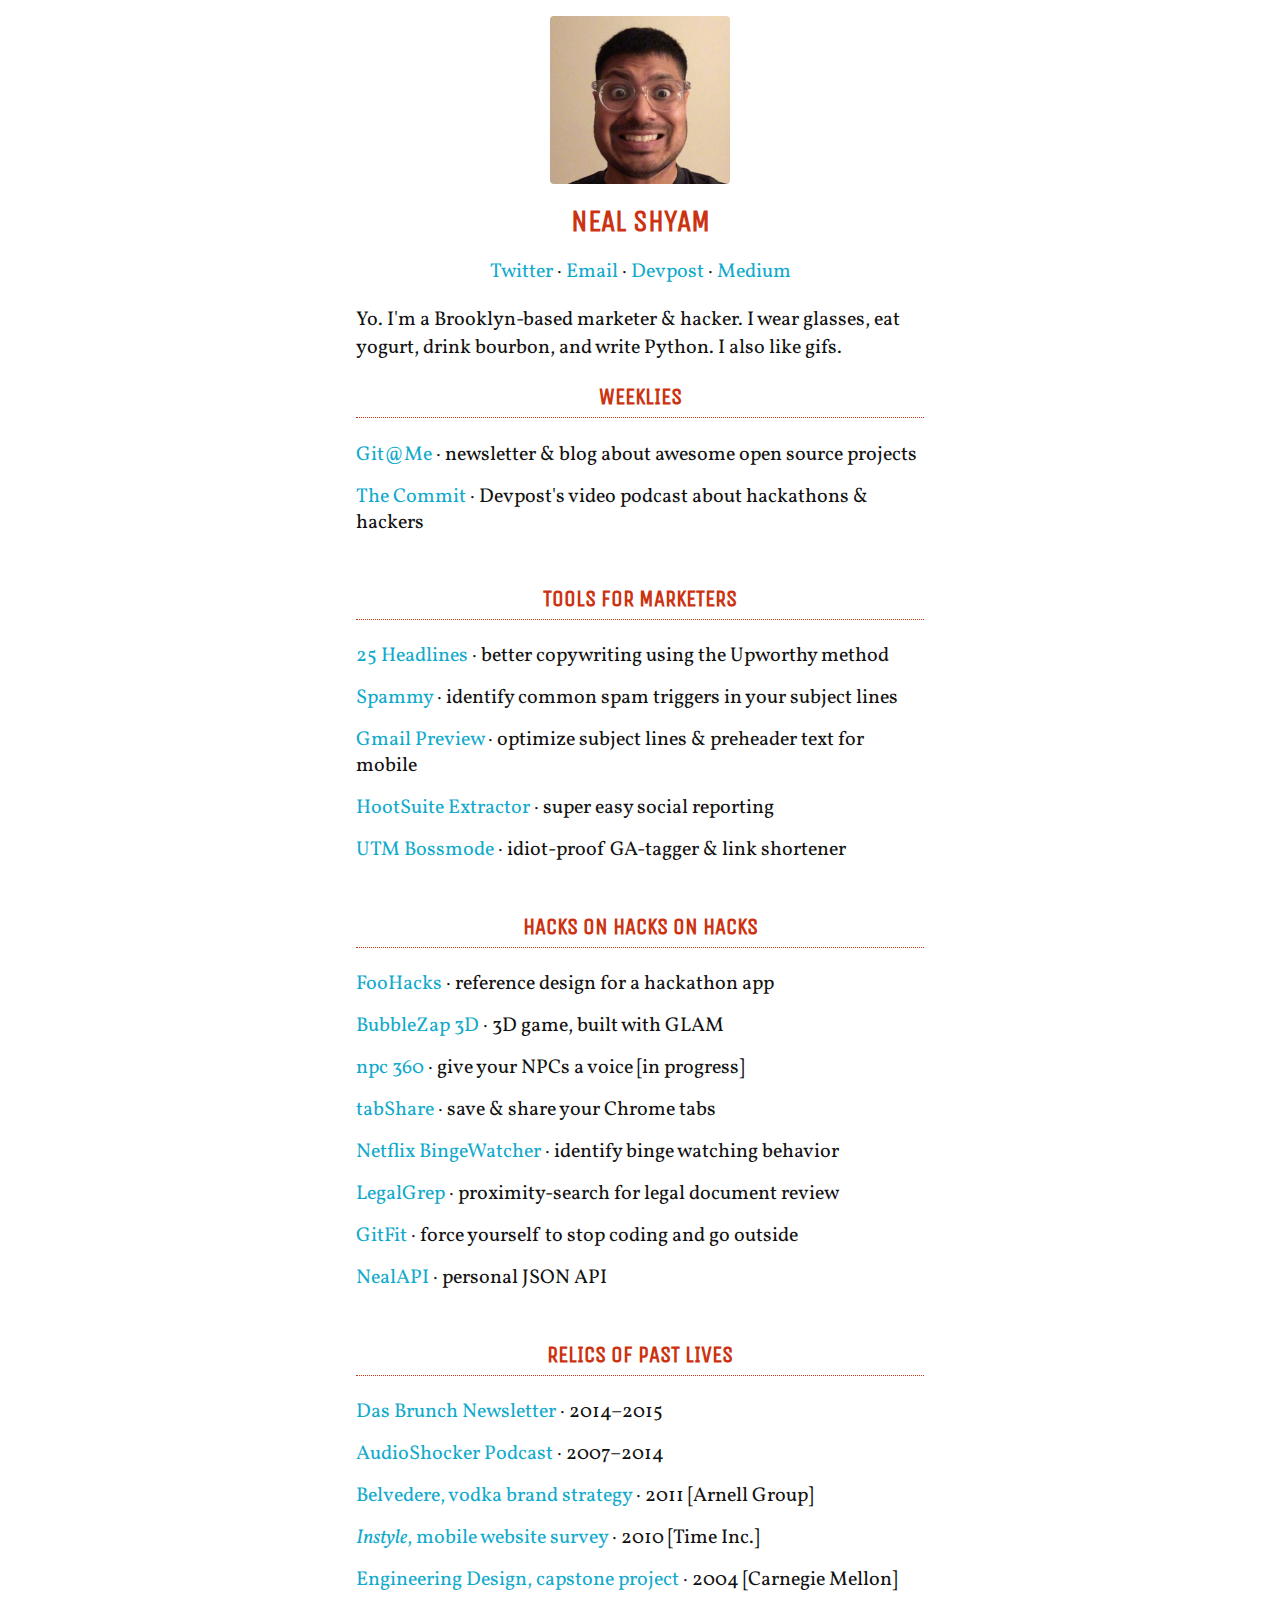
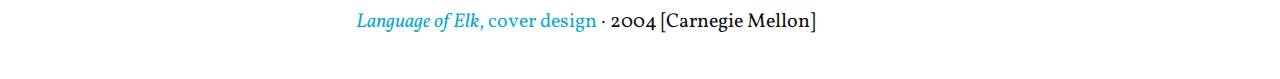
==== index.html @ 27b1b54b "v2" ====
<!doctype html>

<html lang="en">
<head>
 <meta charset="utf-8">
 <title>Neal Shyam &middot; Marketer &amp; Hacker</title>
 <meta name="description" content="Neal Shyam is a marketer &amp; hacker living in Brooklyn.">
 <meta name="author" content="Neal Shyam">
 <meta name="viewport" content="width=device-width, initial-scale=1.0">
 <link href='https://fonts.googleapis.com/css?family=Vollkorn:400,400italic' rel='stylesheet' type='text/css'>
 <link href='https://fonts.googleapis.com/css?family=Unica+One' rel='stylesheet' type='text/css'>
 <link rel="stylesheet" href="css/styles.css">
 <link rel="stylesheet" href="https://maxcdn.bootstrapcdn.com/font-awesome/4.4.0/css/font-awesome.min.css">

  <!--[if lt IE 9]>
    <script src="http://html5shiv.googlecode.com/svn/trunk/html5.js"></script>
  <![endif]-->
</head>
<body>

 <div class="main">
  <div id="top">
 	  <img src="img/headshot.gif" class="headshot">
 	  <h2 class="headline">Neal Shyam</h2>

    <p>
     <a href="http://twitter.com/nealrs" target="_blank">Twitter</a> &middot;
     <a href="mailto:me@nealshyam.com" target="_blank">Email</a> &middot;
     <a href="http://devpost.com/nealrs" target="_blank">Devpost</a> &middot;
     <a href="http://medium.com/@nealrs" target="_blank">Medium</a>
    </p>

  </div>

 	<p>Yo. I'm a Brooklyn-based marketer &amp; hacker. I wear glasses, eat yogurt, drink bourbon, and write Python. I also like gifs.</p>


  <div class="section">
   	<h3 class="headline">Weeklies</h3>
   	<ul>
  	 <li class="solo"><span class="title"><a href="http://gitat.me">Git@Me</a></span>newsletter &amp; blog about awesome open source projects</li>
  	 <li class="team"><span class="title"><a href="http://commit.devpost.com/">The Commit</a></span> Devpost's video podcast about hackathons &amp; hackers</li>
  	</ul>
  </div>

  <div class="section">
  	<h3 class="headline">Tools for marketers</h3>
   	<ul>

  	 <li class="solo"><span class="title"><a href="http://nealrs.github.io/25Headlines/">25 Headlines</a></span>better copywriting using the Upworthy method</li>
  	 <li class="solo"><span class="title"><a href="http://nealrs.github.io/spammy/">Spammy</a></span>identify common spam triggers in your subject lines</li>
  	 <li class="solo"><span class="title"><a href="http://nealrs.github.io/gmail-preview/">Gmail Preview</a></span>optimize subject lines &amp; preheader text for mobile</li>
  	 <li class="solo"><span class="title"><a href="http://challengepost.com/software/hootsuite-extractor">HootSuite Extractor</a></span>super easy social reporting</li>
  	 <li class="solo"><span class="title"><a href="http://nealrs.github.io/UTM-Bossmode/">UTM Bossmode</a></span>idiot-proof GA-tagger &amp; link shortener</li>
  	</ul>
  </div>


  <div class="section">
  	<h3 class="headline">hacks on hacks on hacks<!--from my <a href="http://challengepost.com/nealrs">portfolio</a>--></h3>
   	<ul>
     <li class="solo"><span class="title"><a href="http://nealrs.github.io/foohacks/">FooHacks</a></span>reference design for a hackathon app</li>
     <li class="solo"><span class="title"><a href="http://nealrs.github.io/bubblezap/">BubbleZap 3D</a></span>3D game, built with GLAM</li>
     <li class="team"><span class="title"><a href="https://github.com/NPC360/NPC360">npc 360</a></span>give your NPCs a voice [in progress]</li>
  	 <li class="solo"><span class="title"><a href="http://tabshare.me">tabShare</a></span>save &amp; share your Chrome tabs</li>
  	 <li class="solo"><span class="title"><a href="http://challengepost.com/software/netflix-marathon">Netflix BingeWatcher</a></span>identify binge watching behavior</li>
  	 <li class="team"><span class="title"><a href="http://legalgrep.com">LegalGrep</a></span>proximity-search for legal document review</li>
  	 <li class="solo"><span class="title"><a href="http://challengepost.com/software/gitfit-707f72d9-47a6-4654-974b-f85eb412f290">GitFit</a></span>force yourself to stop coding and go outside</li>
     <li class="solo"><span class="title"><a href="http://gitat.me/2015/01/02/JSON_API/">NealAPI</a></span>personal JSON API</li>
  	</ul>
  </div>

<!-- Do you really care about this?
  <p>Previous lives:</p>
  <ul>
    <li class="fulltime">Devpost</span>community</li>
    <li class="fulltime">ADstruc</span>account manager</li>
    <li class="intern">Arnell Group</span>brand strategy intern</li>
    <li class="intern">Entertainment Weekly</span>digital strategy intern</li>
    <li class="intern">Figment</span>strategy intern</li>
    <li class="fulltime">Cateprillar</span>mechanical engineer</li>
    <li class="intern">CMU Press</span>book designer</li>
  </ul>
-->
  <div class="section">
    <h3 class="headline">Relics of past lives</h3>
      <ul>
        <li class="solo"><span class="title"><a href="http://dasbrun.ch">Das Brunch Newsletter</a> </span>2014&ndash;2015</li>
        <li class="team"><span class="title"><a href="http://audioshocker.com">AudioShocker Podcast</a></span>2007&ndash;2014</li>
        <li class="intern"><span class="title"><a href="http://nealshyam.com.s3.amazonaws.com/relics//NS_Belvedere_2011.pdf">Belvedere, vodka brand strategy</a></span>2011 [Arnell Group]</li>
        <li class="intern"><span class="title"><a href="http://nealshyam.com.s3.amazonaws.com/relics/NS_Instyle_2010.pdf"><em>Instyle</em>, mobile website survey</a></span>2010 [Time Inc.]</li>

        <li class="school"><span class="title"><a href="http://nealshyam.com.s3.amazonaws.com/relics/NS_Engineering_Design_2004.pdf">Engineering Design, capstone project</a></span>2004 [Carnegie Mellon]</li>
        <li class="school"><span class="title"><a href="http://nealshyam.com.s3.amazonaws.com/relics/NS_Language_of_Elk_2004.pdf"><em>Language of Elk</em>, cover design</a></span>2004 [Carnegie Mellon]</li>
      </ul>
  </div>

  <!--<p style="text-align:center;">
    <span class="solo">Solo</span> &middot;
    <span class="team">Team</span> &middot;
    <span class="school">School</span> &middot;
    <span class="intern">Intern</span>
  </p>-->

 </div>
</body>
</html>
---- css/styles.css ----
body{
  max-width:600px;
  margin:auto;
  padding:0;
  font: 20px 'Vollkorn', serif;
  color: #111111;
}

a {color: #11aacc; text-decoration: none; }
a:active, a:hover {color: #0b768e;}
/*a:visited {color: #85144B;}*/

.main{
  margin: 1rem;
  line-height: 120%;
}

.headshot{
 border:0;
 border-radius:4px;
 width: 180px;
 vertical-align: middle;
}

p{
  line-height: 140%;
}

ul{
  margin-left:-2.5rem;
  list-style: none;
}

li{
  margin: .8em 0;
  line-height: 130%;
}

/*li:before {
    content: "\002022";
    padding-right:7px;
}*/

.highlight{
  background-color: #FF4136;
  padding:4px;
}

li.solo:before, span.solo{color:#001f3f;}
li.team:before, span.team{color:#FF851B;}
li.school:before, span.school{color:#F012BE;}
li.intern:before, span.intern{color:#2ECC40;}

.section{
  padding-bottom:.5rem;
}

#top{
  text-align:center;
}

.headline{
  font-family: 'Unica One', sans-serif;
  text-transform: uppercase;
  text-align: center;
  color: #c31;
}

h3{
  padding-bottom: .5rem;
  border-bottom: 1px dotted;
}

.title:after{
  content: ' \00B7  ';
}

@media screen and (min-width: 0px) and (max-width: 400px) {
  .title:after {
    content: '\00000a';
    white-space: pre-wrap;
  }

  .section{
    padding-bottom:.25rem;
  }

  ul{
    padding-top:0;
    padding-bottom:0;

    margin-left:-2.5rem;
    list-style: none;
  }

}
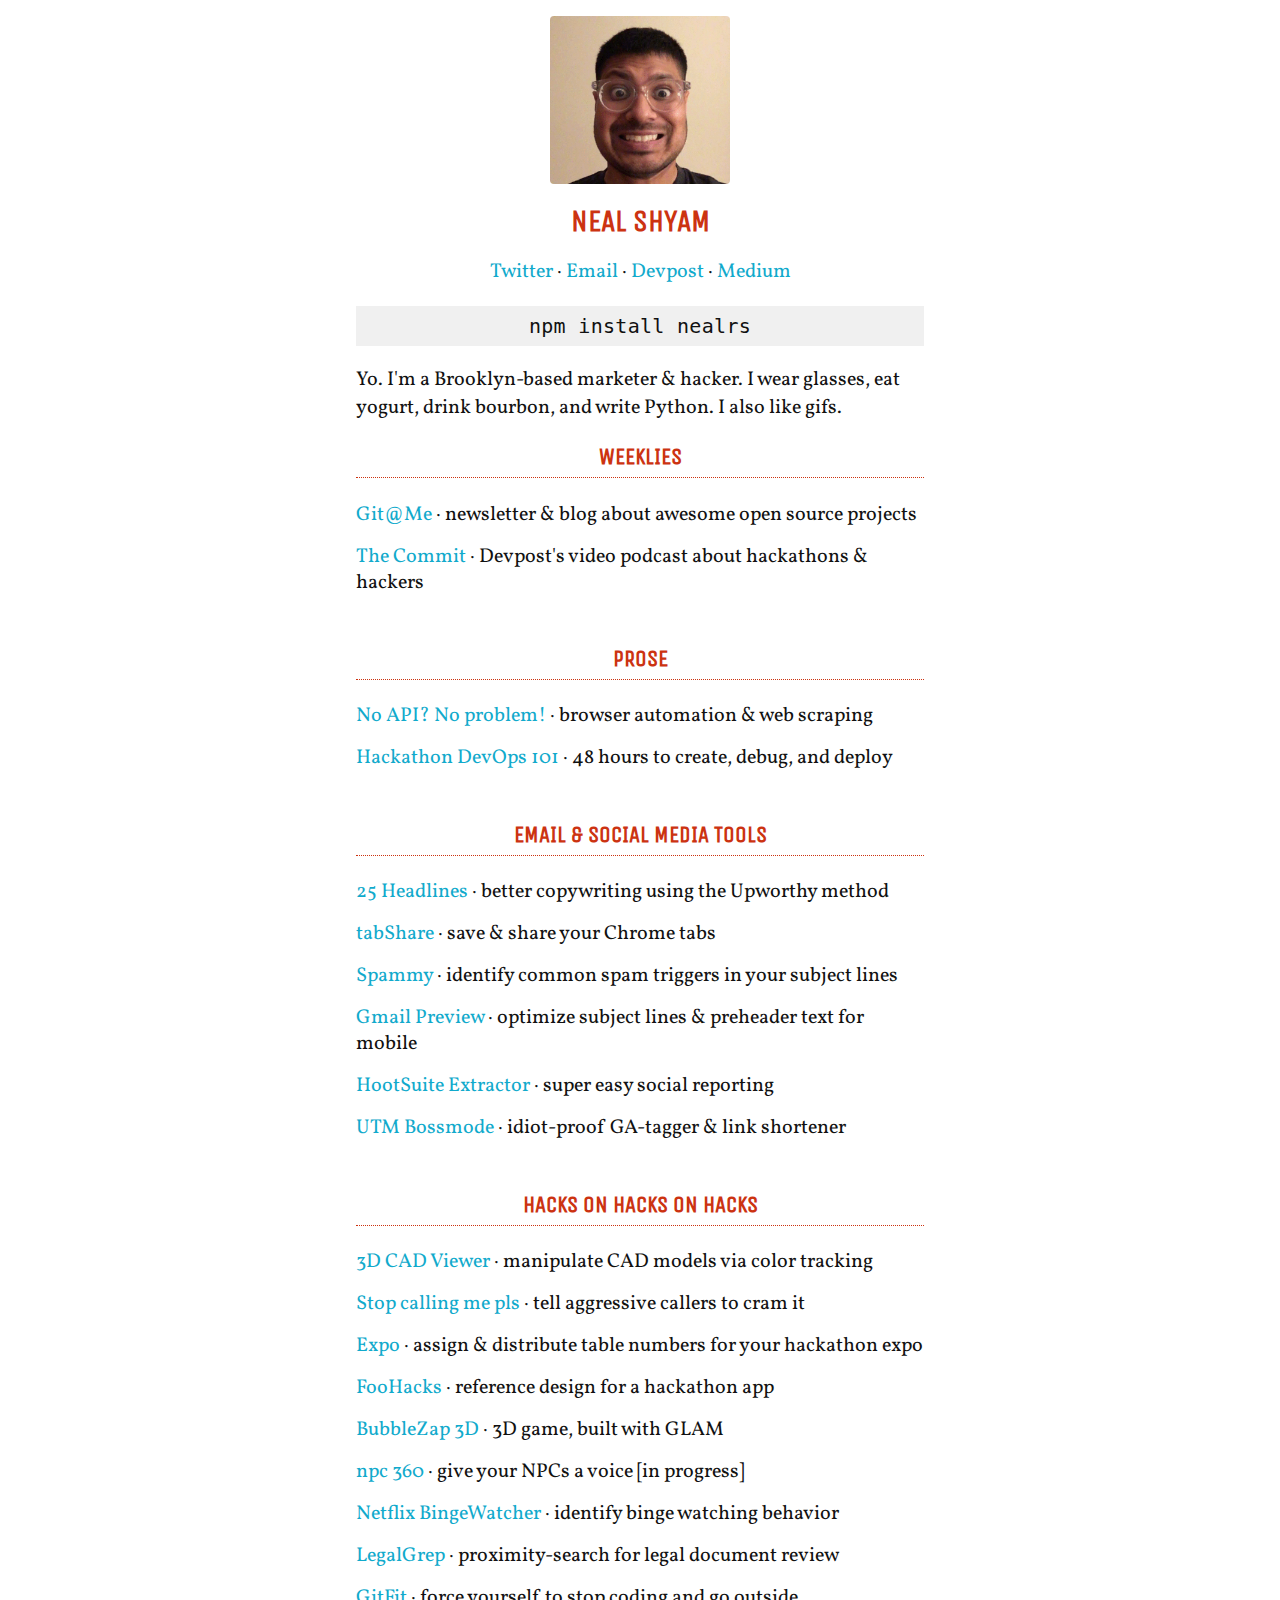
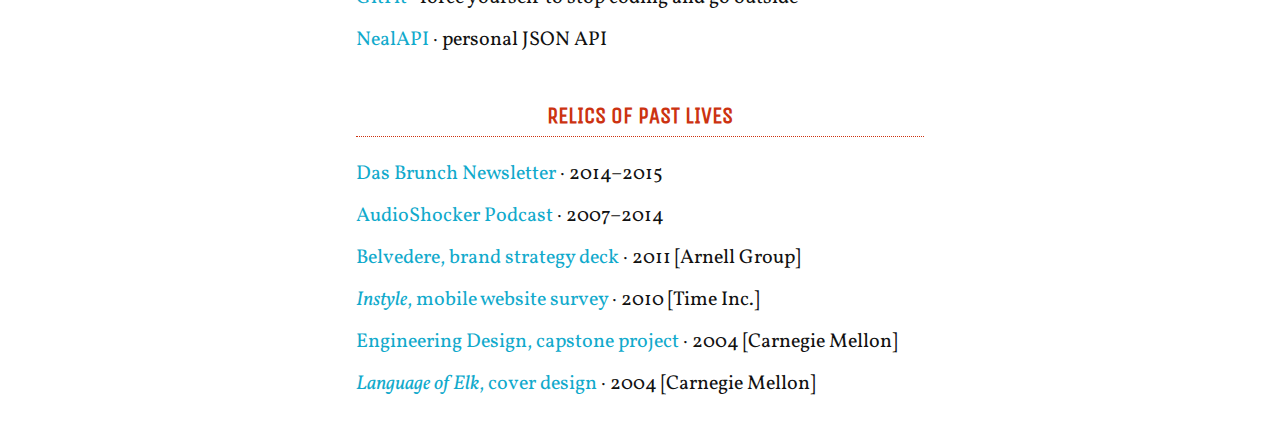
==== commit 37e16cb3: "npm update" ====
--- a/index.html
+++ b/index.html
@@ -1,3 +1,4 @@
+
 <!doctype html>
 
 <html lang="en">
@@ -15,6 +16,24 @@
   <!--[if lt IE 9]>
     <script src="http://html5shiv.googlecode.com/svn/trunk/html5.js"></script>
   <![endif]-->
+
+  <!-- SOCIAL CARDS -->
+  <!-- Twitter Card data -->
+  <meta name="twitter:card" content="summary">
+  <meta name="twitter:site" content="@nealrs">
+  <meta name="twitter:title" content="Neal Shyam is awesome">
+  <meta name="twitter:description" content="Yo! I'm a marketer &amp; hacker living in Brooklyn.">
+  <meta name="twitter:creator" content="@nealrs">
+  <meta name="twitter:image" content="http://nealshyam.com/img/headshot.gif">
+
+  <!-- Open Graph data -->
+  <meta property="og:title" content="Neal Shyam is awesome." />
+  <meta property="og:type" content="article" />
+  <meta property="og:url" content="http://www.nealshyam.com/" />
+  <meta property="og:image" content="http://nealshyam.com/img/headshot.gif" />
+  <meta property="og:description" content="Yo! I'm a marketer &amp; hacker living in Brooklyn." />
+  <meta property="og:site_name" content="nealshyam.com" />
+
 </head>
 <body>
 
@@ -30,6 +49,8 @@
      <a href="http://medium.com/@nealrs" target="_blank">Medium</a>
     </p>
 
+    <p class="snippet">npm install nealrs</p>
+
   </div>
 
  	<p>Yo. I'm a Brooklyn-based marketer &amp; hacker. I wear glasses, eat yogurt, drink bourbon, and write Python. I also like gifs.</p>
@@ -43,11 +64,21 @@
   	</ul>
   </div>
 
+
   <div class="section">
-  	<h3 class="headline">Tools for marketers</h3>
+    <h3 class="headline">Prose</h3>
+    <ul>
+      <li><span class="title"><a href="https://medium.com/devpost-hacks/no-api-no-problem-fake-it-with-browser-automation-web-scraping-36179b4b1937">No API? No problem!</a></span>browser automation &amp; web scraping</li>
+      <li><span class="title"><a href="https://medium.com/devpost-hacks/hackathon-devops-101-97ebe95a4a8a">Hackathon DevOps 101</a></span>48 hours to create, debug, and deploy</li>
+    </ul>
+  </div>
+
+
+  <div class="section">
+  	<h3 class="headline">email &amp; social media tools</h3>
    	<ul>
-
   	 <li class="solo"><span class="title"><a href="http://nealrs.github.io/25Headlines/">25 Headlines</a></span>better copywriting using the Upworthy method</li>
+     <li class="solo"><span class="title"><a href="http://tabshare.me">tabShare</a></span>save &amp; share your Chrome tabs</li>
   	 <li class="solo"><span class="title"><a href="http://nealrs.github.io/spammy/">Spammy</a></span>identify common spam triggers in your subject lines</li>
   	 <li class="solo"><span class="title"><a href="http://nealrs.github.io/gmail-preview/">Gmail Preview</a></span>optimize subject lines &amp; preheader text for mobile</li>
   	 <li class="solo"><span class="title"><a href="http://challengepost.com/software/hootsuite-extractor">HootSuite Extractor</a></span>super easy social reporting</li>
@@ -57,15 +88,17 @@
 
 
   <div class="section">
-  	<h3 class="headline">hacks on hacks on hacks<!--from my <a href="http://challengepost.com/nealrs">portfolio</a>--></h3>
+  	<h3 class="headline">hacks on hacks on hacks<!--from my <a href="http://devpost.com/nealrs">portfolio</a>--></h3>
    	<ul>
+     <li class="solo"><span class="title"><a href="http://devpost.com/software/cad-viewer">3D CAD Viewer</a></span>manipulate CAD models via color tracking</li>
+     <li class="solo"><span class="title"><a href="http://devpost.com/software/stop-calling-me-pls">Stop calling me pls</a></span>tell aggressive callers to cram it</li>
+     <li class="solo"><span class="title"><a href="http://devpost.com/software/hackathon-table-numbers">Expo</a></span>assign &amp; distribute table numbers for your hackathon expo</li>
      <li class="solo"><span class="title"><a href="http://nealrs.github.io/foohacks/">FooHacks</a></span>reference design for a hackathon app</li>
      <li class="solo"><span class="title"><a href="http://nealrs.github.io/bubblezap/">BubbleZap 3D</a></span>3D game, built with GLAM</li>
      <li class="team"><span class="title"><a href="https://github.com/NPC360/NPC360">npc 360</a></span>give your NPCs a voice [in progress]</li>
-  	 <li class="solo"><span class="title"><a href="http://tabshare.me">tabShare</a></span>save &amp; share your Chrome tabs</li>
-  	 <li class="solo"><span class="title"><a href="http://challengepost.com/software/netflix-marathon">Netflix BingeWatcher</a></span>identify binge watching behavior</li>
-  	 <li class="team"><span class="title"><a href="http://legalgrep.com">LegalGrep</a></span>proximity-search for legal document review</li>
-  	 <li class="solo"><span class="title"><a href="http://challengepost.com/software/gitfit-707f72d9-47a6-4654-974b-f85eb412f290">GitFit</a></span>force yourself to stop coding and go outside</li>
+  	 <li class="solo"><span class="title"><a href="http://devpost.com/software/netflix-marathon">Netflix BingeWatcher</a></span>identify binge watching behavior</li>
+  	 <li class="team"><span class="title"><a href="http://devpost.com/software/legalgrep">LegalGrep</a></span>proximity-search for legal document review</li>
+  	 <li class="solo"><span class="title"><a href="http://devpost.com/software/gitfit-707f72d9-47a6-4654-974b-f85eb412f290">GitFit</a></span>force yourself to stop coding and go outside</li>
      <li class="solo"><span class="title"><a href="http://gitat.me/2015/01/02/JSON_API/">NealAPI</a></span>personal JSON API</li>
   	</ul>
   </div>
@@ -87,7 +120,7 @@
       <ul>
         <li class="solo"><span class="title"><a href="http://dasbrun.ch">Das Brunch Newsletter</a> </span>2014&ndash;2015</li>
         <li class="team"><span class="title"><a href="http://audioshocker.com">AudioShocker Podcast</a></span>2007&ndash;2014</li>
-        <li class="intern"><span class="title"><a href="http://nealshyam.com.s3.amazonaws.com/relics//NS_Belvedere_2011.pdf">Belvedere, vodka brand strategy</a></span>2011 [Arnell Group]</li>
+        <li class="intern"><span class="title"><a href="http://nealshyam.com.s3.amazonaws.com/relics/NS_Belvedere_2011.pdf">Belvedere, brand strategy deck</a></span>2011 [Arnell Group]</li>
         <li class="intern"><span class="title"><a href="http://nealshyam.com.s3.amazonaws.com/relics/NS_Instyle_2010.pdf"><em>Instyle</em>, mobile website survey</a></span>2010 [Time Inc.]</li>
 
         <li class="school"><span class="title"><a href="http://nealshyam.com.s3.amazonaws.com/relics/NS_Engineering_Design_2004.pdf">Engineering Design, capstone project</a></span>2004 [Carnegie Mellon]</li>
--- a/css/styles.css
+++ b/css/styles.css
@@ -75,6 +75,13 @@
   content: ' \00B7  ';
 }
 
+.snippet{
+  background: #f0f0f0;
+  font-family: 'Consolas', 'DejaVu Sans Mono', 'Bitstream Vera Sans Mono', monospace;
+    letter-spacing: 0.015em;
+    padding: 0.3em;
+}
+
 @media screen and (min-width: 0px) and (max-width: 400px) {
   .title:after {
     content: '\00000a';
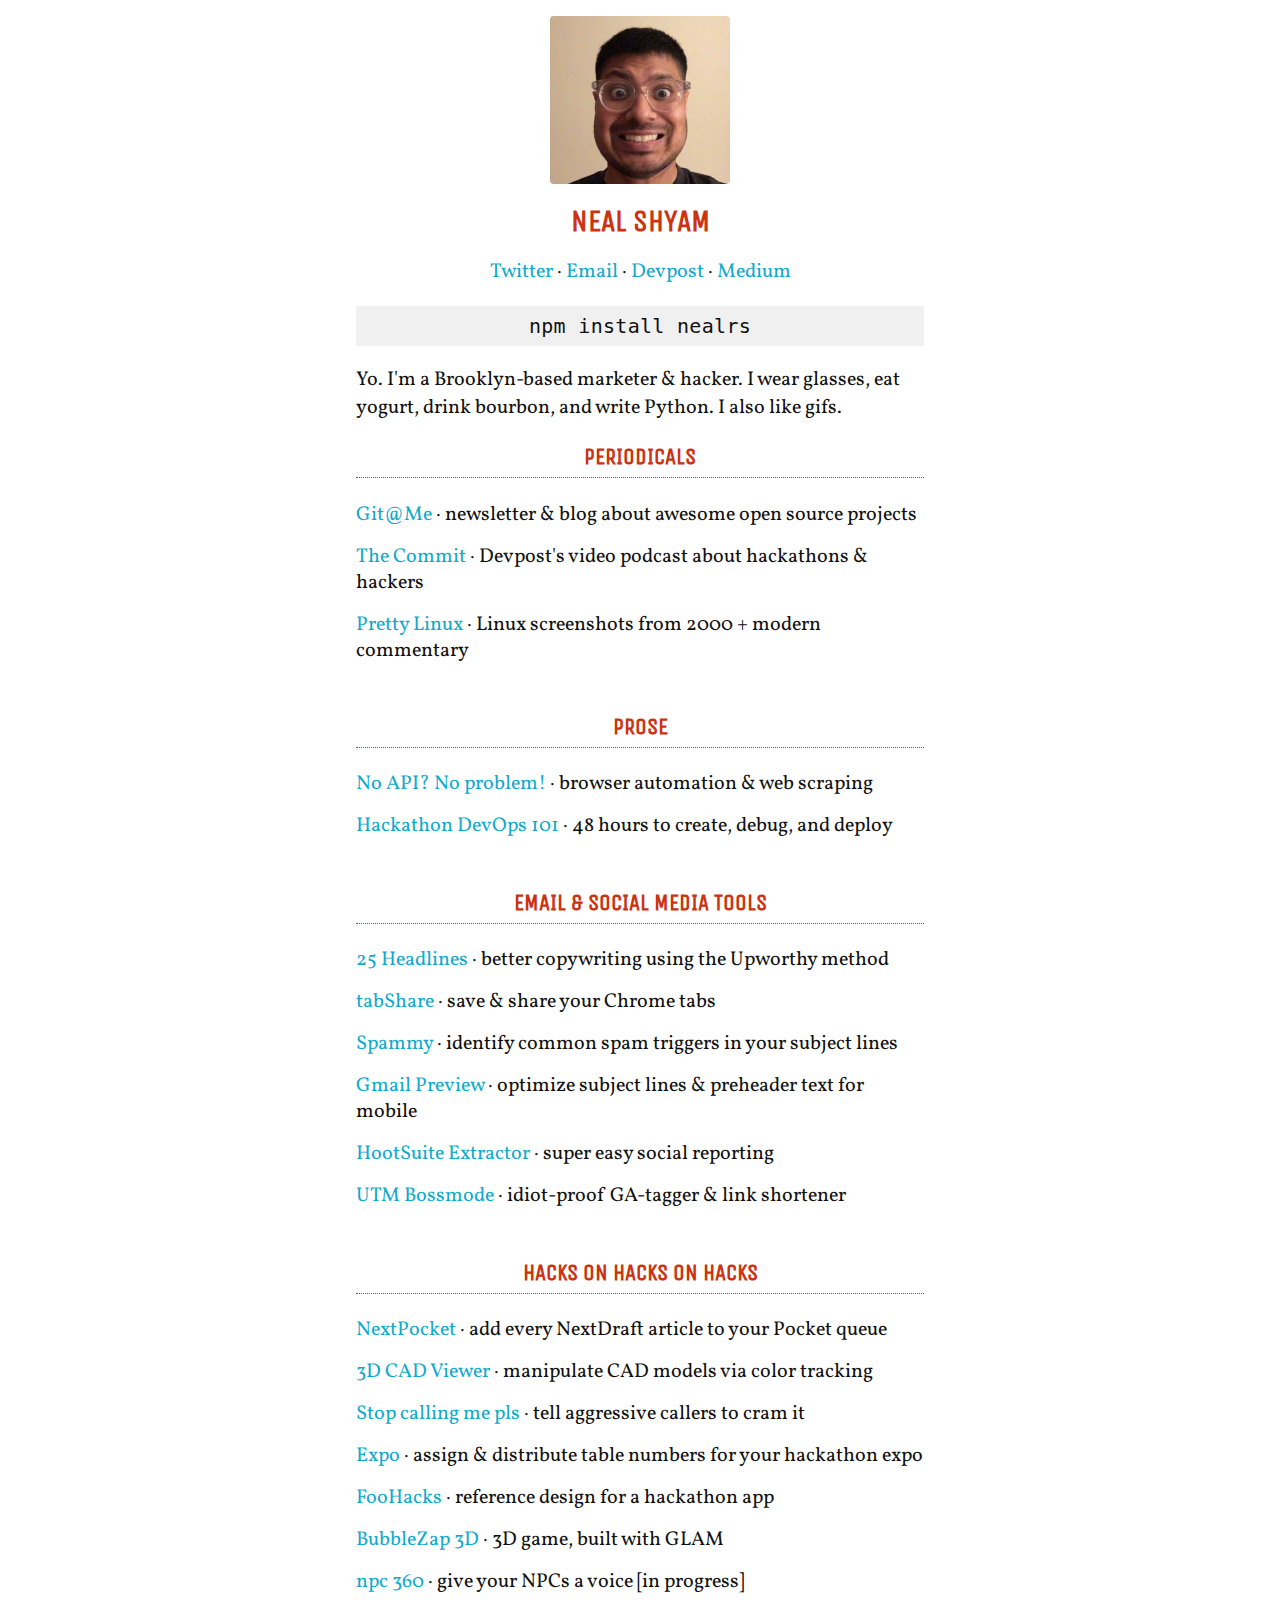
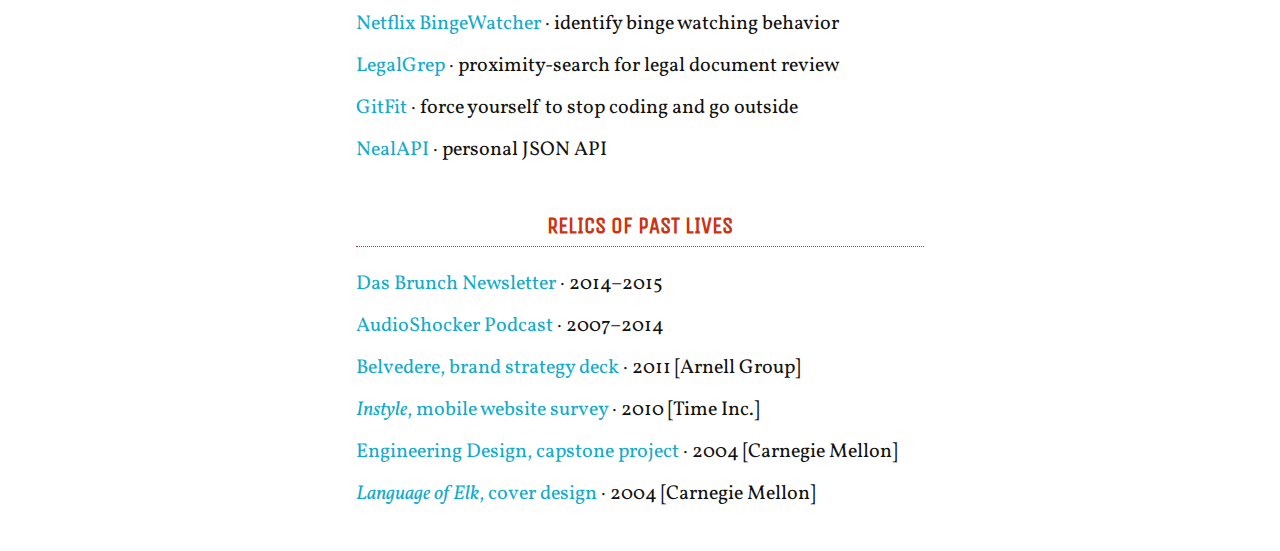
==== commit 0a1c5e4e: "new mail app" ====
--- a/index.html
+++ b/index.html
@@ -11,7 +11,7 @@
  <link href='https://fonts.googleapis.com/css?family=Vollkorn:400,400italic' rel='stylesheet' type='text/css'>
  <link href='https://fonts.googleapis.com/css?family=Unica+One' rel='stylesheet' type='text/css'>
  <link rel="stylesheet" href="css/styles.css">
- <link rel="stylesheet" href="https://maxcdn.bootstrapcdn.com/font-awesome/4.4.0/css/font-awesome.min.css">
+ 
 
   <!--[if lt IE 9]>
     <script src="http://html5shiv.googlecode.com/svn/trunk/html5.js"></script>
@@ -57,10 +57,11 @@
 
 
   <div class="section">
-   	<h3 class="headline">Weeklies</h3>
+   	<h3 class="headline">Periodicals</h3>
    	<ul>
   	 <li class="solo"><span class="title"><a href="http://gitat.me">Git@Me</a></span>newsletter &amp; blog about awesome open source projects</li>
   	 <li class="team"><span class="title"><a href="http://commit.devpost.com/">The Commit</a></span> Devpost's video podcast about hackathons &amp; hackers</li>
+     <li class="team"><span class="title"><a href="http://prettylinux.tumblr.com/">Pretty Linux</a></span> Linux screenshots from 2000 + modern commentary</li>
   	</ul>
   </div>
 
@@ -90,6 +91,7 @@
   <div class="section">
   	<h3 class="headline">hacks on hacks on hacks<!--from my <a href="http://devpost.com/nealrs">portfolio</a>--></h3>
    	<ul>
+      <li class="solo"><span class="title"><a href="http://nextdraftpocket.com">NextPocket</a></span>add every NextDraft article to your Pocket queue</li>
      <li class="solo"><span class="title"><a href="http://devpost.com/software/cad-viewer">3D CAD Viewer</a></span>manipulate CAD models via color tracking</li>
      <li class="solo"><span class="title"><a href="http://devpost.com/software/stop-calling-me-pls">Stop calling me pls</a></span>tell aggressive callers to cram it</li>
      <li class="solo"><span class="title"><a href="http://devpost.com/software/hackathon-table-numbers">Expo</a></span>assign &amp; distribute table numbers for your hackathon expo</li>
--- a/css/styles.css
+++ b/css/styles.css
@@ -82,10 +82,57 @@
     padding: 0.3em;
 }
 
+#auth{}
+#addy{
+  display:none;
+}
+#wrong{
+  display:none;
+}
+
+.auth_input {
+  border: none;
+  background-color: transparent;
+  border-bottom: 1px solid #DDDDDD;
+  padding-left:.25rem;
+  padding-right:.25rem;
+  outline: none;
+  text-align:left;
+  margin:0;
+  font: 20px 'Vollkorn', serif;
+  color: #c31;
+  display:inline;
+  min-width: 1rem;
+}
+
+.auth_button {
+  color:#c31;
+  border:0.15rem solid #c31;
+  padding: .5rem .75rem;
+  border-radius:4px;
+  margin:.5rem;
+  cursor:pointer;
+}
+
+a.auth_button {
+  text-decoration:none;
+}
+
+a.auth_button:hover {
+  color: #fff;
+  background-color:#c31;
+}
+
+
+
 @media screen and (min-width: 0px) and (max-width: 400px) {
   .title:after {
     content: '\00000a';
     white-space: pre-wrap;
+  }
+
+  .auth_input{
+    text-align:center;
   }
 
   .section{
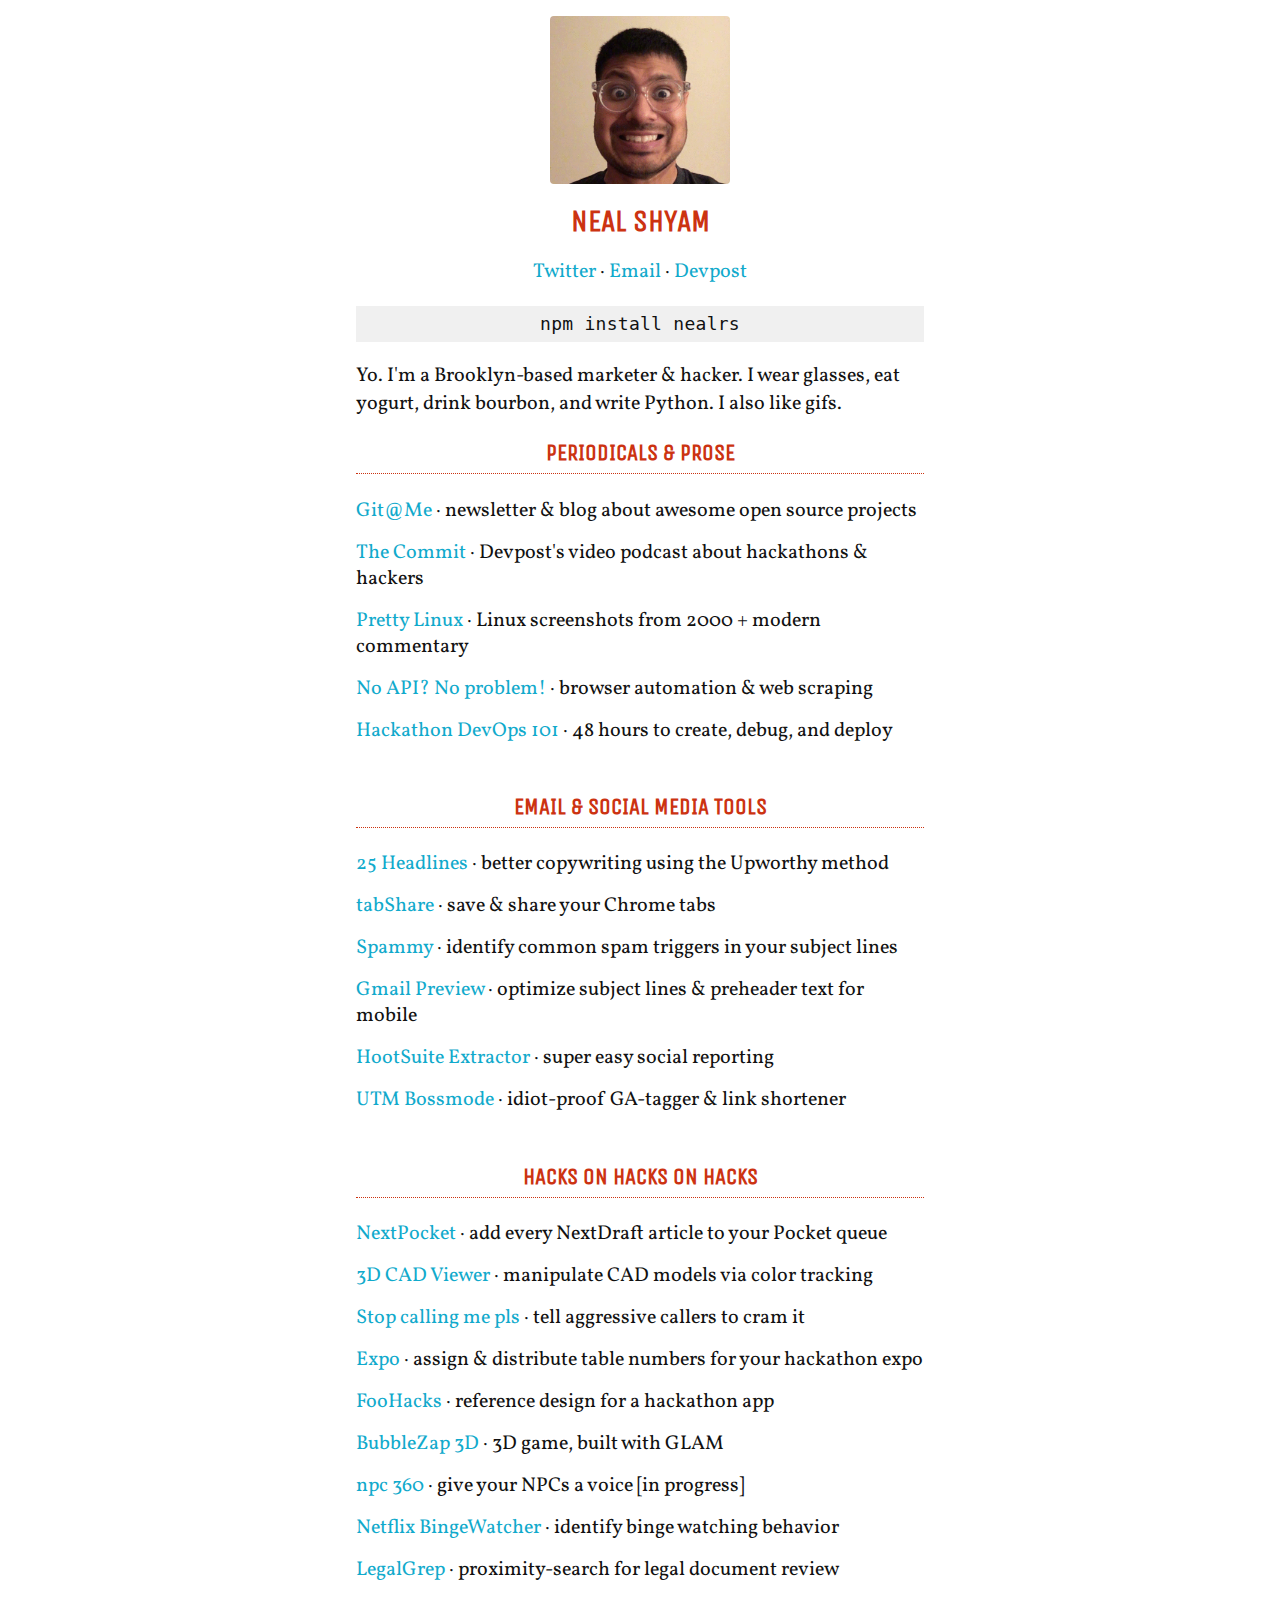
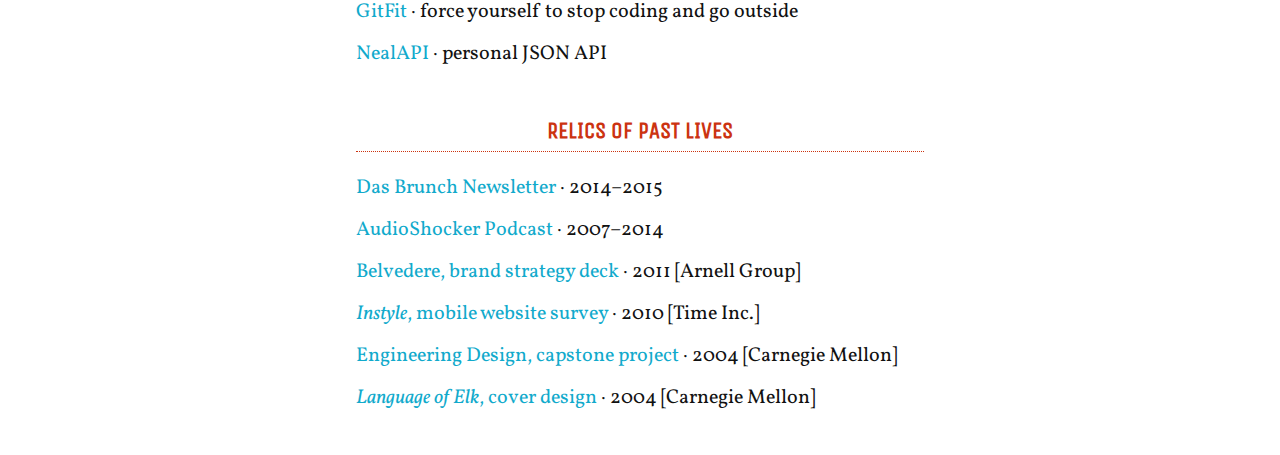
==== commit f73f1c3c: "derp." ====
--- a/index.html
+++ b/index.html
@@ -11,7 +11,7 @@
  <link href='https://fonts.googleapis.com/css?family=Vollkorn:400,400italic' rel='stylesheet' type='text/css'>
  <link href='https://fonts.googleapis.com/css?family=Unica+One' rel='stylesheet' type='text/css'>
  <link rel="stylesheet" href="css/styles.css">
- 
+
 
   <!--[if lt IE 9]>
     <script src="http://html5shiv.googlecode.com/svn/trunk/html5.js"></script>
@@ -24,13 +24,13 @@
   <meta name="twitter:title" content="Neal Shyam is awesome">
   <meta name="twitter:description" content="Yo! I'm a marketer &amp; hacker living in Brooklyn.">
   <meta name="twitter:creator" content="@nealrs">
-  <meta name="twitter:image" content="http://nealshyam.com/img/headshot.gif">
+  <meta name="twitter:image" content="http://nealshyam.com/img/headshot.png">
 
   <!-- Open Graph data -->
   <meta property="og:title" content="Neal Shyam is awesome." />
   <meta property="og:type" content="article" />
   <meta property="og:url" content="http://www.nealshyam.com/" />
-  <meta property="og:image" content="http://nealshyam.com/img/headshot.gif" />
+  <meta property="og:image" content="http://nealshyam.com/img/headshot.png" />
   <meta property="og:description" content="Yo! I'm a marketer &amp; hacker living in Brooklyn." />
   <meta property="og:site_name" content="nealshyam.com" />
 
@@ -45,8 +45,8 @@
     <p>
      <a href="http://twitter.com/nealrs" target="_blank">Twitter</a> &middot;
      <a href="mailto:me@nealshyam.com" target="_blank">Email</a> &middot;
-     <a href="http://devpost.com/nealrs" target="_blank">Devpost</a> &middot;
-     <a href="http://medium.com/@nealrs" target="_blank">Medium</a>
+     <a href="http://devpost.com/nealrs" target="_blank">Devpost</a><!-- &middot;
+     <a href="http://medium.com/@nealrs" target="_blank">Medium</a>-->
     </p>
 
     <p class="snippet">npm install nealrs</p>
@@ -57,20 +57,13 @@
 
 
   <div class="section">
-   	<h3 class="headline">Periodicals</h3>
+   	<h3 class="headline">Periodicals &amp; Prose</h3>
    	<ul>
   	 <li class="solo"><span class="title"><a href="http://gitat.me">Git@Me</a></span>newsletter &amp; blog about awesome open source projects</li>
   	 <li class="team"><span class="title"><a href="http://commit.devpost.com/">The Commit</a></span> Devpost's video podcast about hackathons &amp; hackers</li>
      <li class="team"><span class="title"><a href="http://prettylinux.tumblr.com/">Pretty Linux</a></span> Linux screenshots from 2000 + modern commentary</li>
-  	</ul>
-  </div>
-
-
-  <div class="section">
-    <h3 class="headline">Prose</h3>
-    <ul>
-      <li><span class="title"><a href="https://medium.com/devpost-hacks/no-api-no-problem-fake-it-with-browser-automation-web-scraping-36179b4b1937">No API? No problem!</a></span>browser automation &amp; web scraping</li>
-      <li><span class="title"><a href="https://medium.com/devpost-hacks/hackathon-devops-101-97ebe95a4a8a">Hackathon DevOps 101</a></span>48 hours to create, debug, and deploy</li>
+     <li><span class="title"><a href="https://medium.com/devpost-hacks/no-api-no-problem-fake-it-with-browser-automation-web-scraping-36179b4b1937">No API? No problem!</a></span>browser automation &amp; web scraping</li>
+     <li><span class="title"><a href="https://medium.com/devpost-hacks/hackathon-devops-101-97ebe95a4a8a">Hackathon DevOps 101</a></span>48 hours to create, debug, and deploy</li>
     </ul>
   </div>
 
--- a/css/styles.css
+++ b/css/styles.css
@@ -80,6 +80,13 @@
   font-family: 'Consolas', 'DejaVu Sans Mono', 'Bitstream Vera Sans Mono', monospace;
     letter-spacing: 0.015em;
     padding: 0.3em;
+
+    font-size: 18px;
+}
+
+.sub:before{
+  content: ' \00B7  ';
+  padding-left: .3rem;
 }
 
 #auth{}
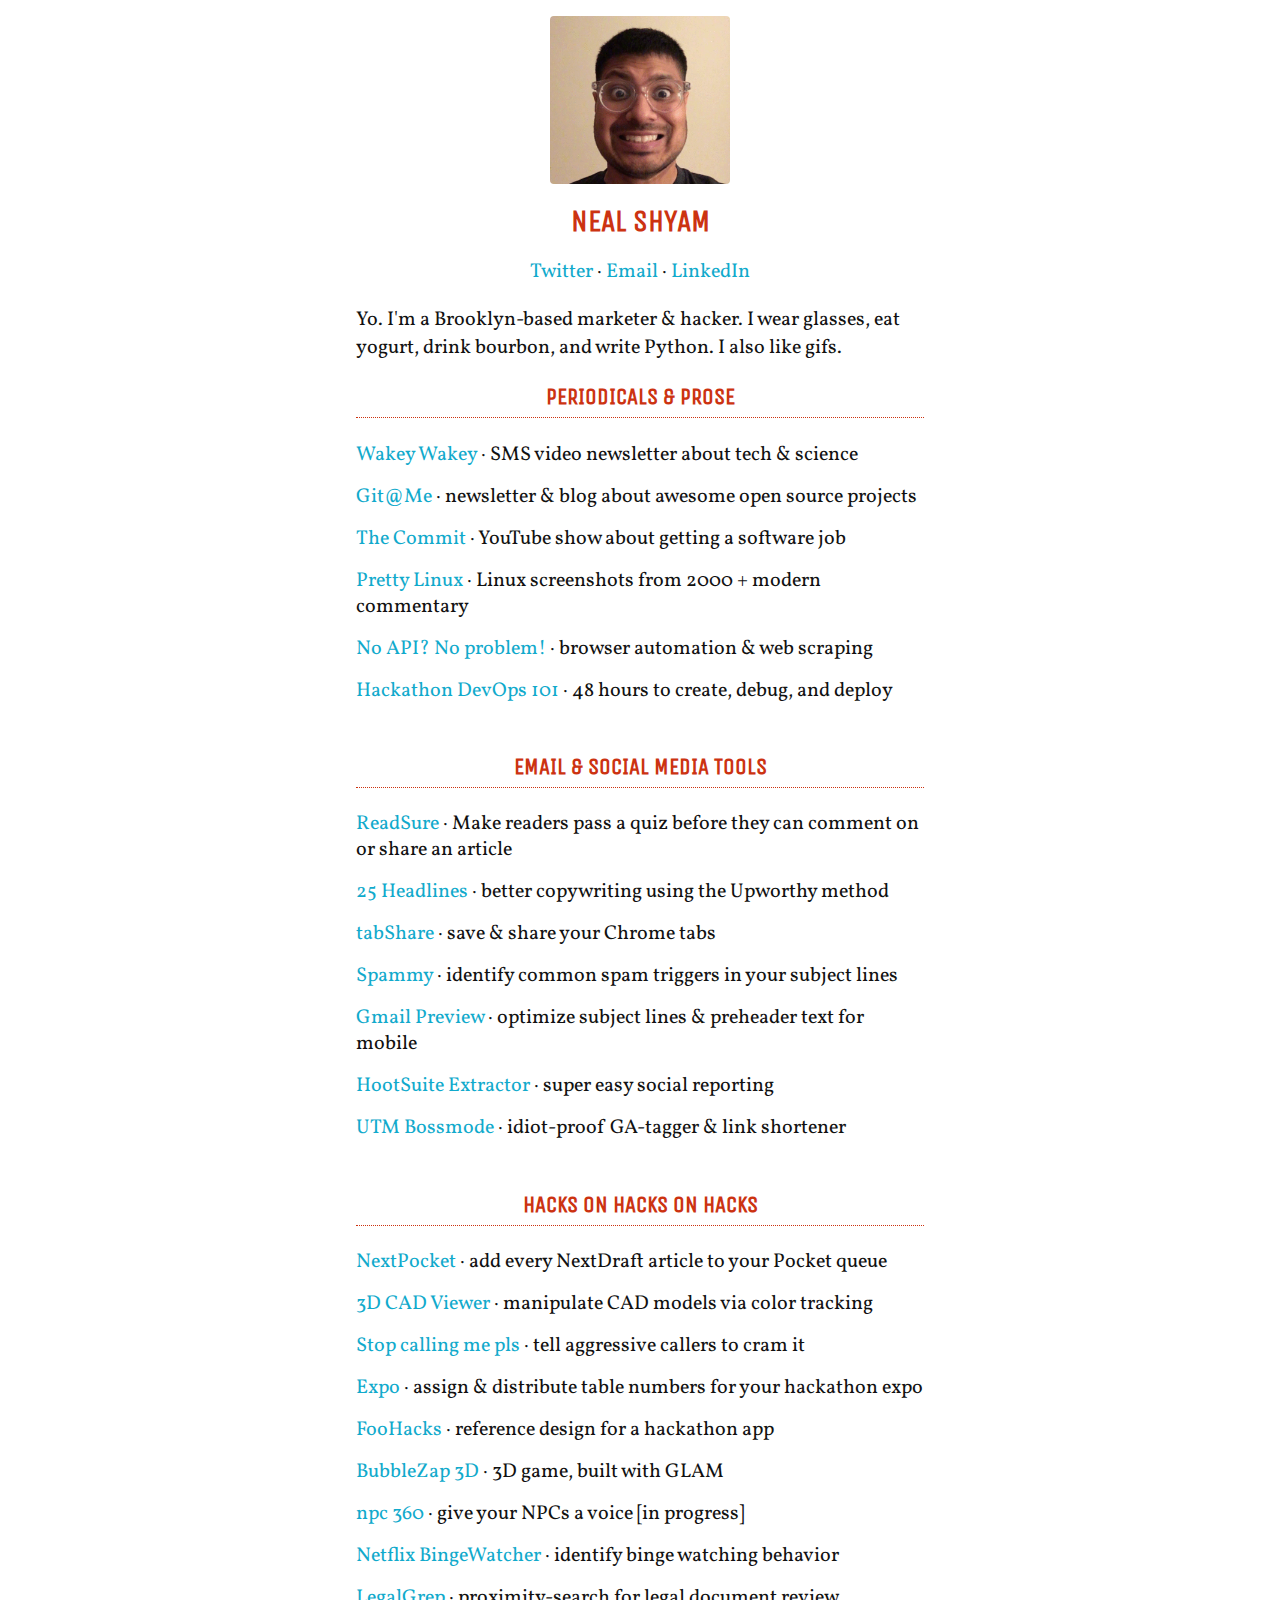
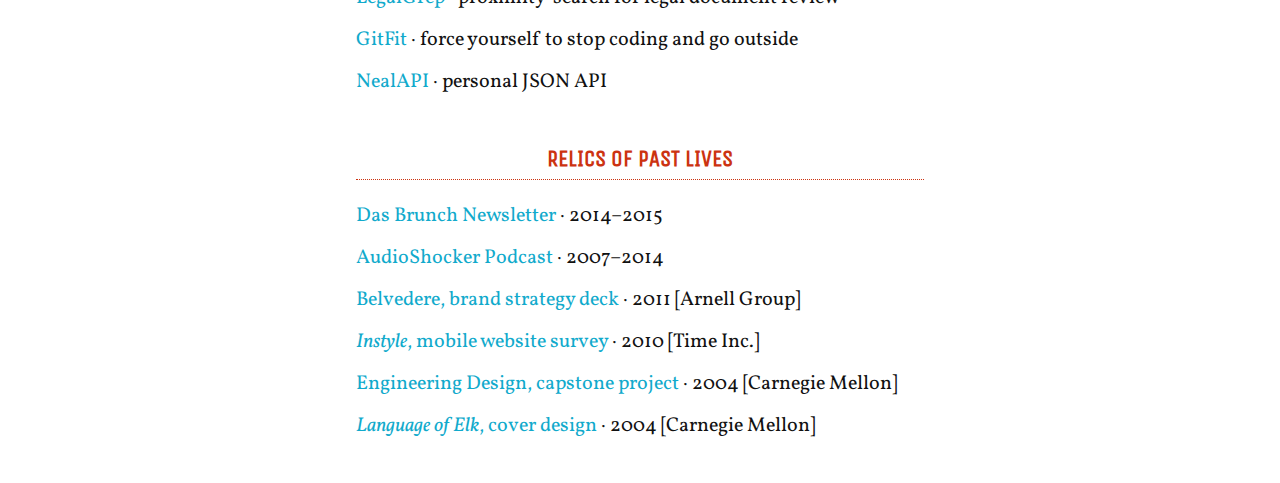
==== commit 3c76021c: "new ish" ====
--- a/index.html
+++ b/index.html
@@ -34,6 +34,15 @@
   <meta property="og:description" content="Yo! I'm a marketer &amp; hacker living in Brooklyn." />
   <meta property="og:site_name" content="nealshyam.com" />
 
+  <!-- Google Analytics -->
+  <script>
+  window.ga=window.ga||function(){(ga.q=ga.q||[]).push(arguments)};ga.l=+new Date;
+  ga('create', 'UA-42569856-1', 'auto');
+  ga('send', 'pageview');
+  </script>
+  <script async src='//www.google-analytics.com/analytics.js'></script>
+  <!-- End Google Analytics -->
+
 </head>
 <body>
 
@@ -45,11 +54,12 @@
     <p>
      <a href="http://twitter.com/nealrs" target="_blank">Twitter</a> &middot;
      <a href="mailto:me@nealshyam.com" target="_blank">Email</a> &middot;
-     <a href="http://devpost.com/nealrs" target="_blank">Devpost</a><!-- &middot;
+     <a href="http://linkedin.com/in/nealrs" target="_blank">LinkedIn</a>
+     <!--<a href="http://devpost.com/nealrs" target="_blank">Devpost</a> &middot;
      <a href="http://medium.com/@nealrs" target="_blank">Medium</a>-->
     </p>
 
-    <p class="snippet">npm install nealrs</p>
+    <!--<p class="snippet">npm install nealrs</p>-->
 
   </div>
 
@@ -59,8 +69,9 @@
   <div class="section">
    	<h3 class="headline">Periodicals &amp; Prose</h3>
    	<ul>
-  	 <li class="solo"><span class="title"><a href="http://gitat.me">Git@Me</a></span>newsletter &amp; blog about awesome open source projects</li>
-  	 <li class="team"><span class="title"><a href="http://commit.devpost.com/">The Commit</a></span> Devpost's video podcast about hackathons &amp; hackers</li>
+     <li class="solo"><span class="title"><a href="http://wakey.io">Wakey Wakey</a></span> SMS video newsletter about tech &amp; science</li>
+     <li class="solo"><span class="title"><a href="http://gitat.me">Git@Me</a></span>newsletter &amp; blog about awesome open source projects</li>
+  	 <li class="team"><span class="title"><a href="http://commit.devpost.com/">The Commit</a></span> YouTube show about getting a software job</li>
      <li class="team"><span class="title"><a href="http://prettylinux.tumblr.com/">Pretty Linux</a></span> Linux screenshots from 2000 + modern commentary</li>
      <li><span class="title"><a href="https://medium.com/devpost-hacks/no-api-no-problem-fake-it-with-browser-automation-web-scraping-36179b4b1937">No API? No problem!</a></span>browser automation &amp; web scraping</li>
      <li><span class="title"><a href="https://medium.com/devpost-hacks/hackathon-devops-101-97ebe95a4a8a">Hackathon DevOps 101</a></span>48 hours to create, debug, and deploy</li>
@@ -71,7 +82,8 @@
   <div class="section">
   	<h3 class="headline">email &amp; social media tools</h3>
    	<ul>
-  	 <li class="solo"><span class="title"><a href="http://nealrs.github.io/25Headlines/">25 Headlines</a></span>better copywriting using the Upworthy method</li>
+     <li class="solo"><span class="title"><a href="https://github.com/nealrs/readsure">ReadSure</a></span>Make readers pass a quiz before they can comment on or share an article</li>
+     <li class="solo"><span class="title"><a href="http://nealrs.github.io/25Headlines/">25 Headlines</a></span>better copywriting using the Upworthy method</li>
      <li class="solo"><span class="title"><a href="http://tabshare.me">tabShare</a></span>save &amp; share your Chrome tabs</li>
   	 <li class="solo"><span class="title"><a href="http://nealrs.github.io/spammy/">Spammy</a></span>identify common spam triggers in your subject lines</li>
   	 <li class="solo"><span class="title"><a href="http://nealrs.github.io/gmail-preview/">Gmail Preview</a></span>optimize subject lines &amp; preheader text for mobile</li>
@@ -84,7 +96,7 @@
   <div class="section">
   	<h3 class="headline">hacks on hacks on hacks<!--from my <a href="http://devpost.com/nealrs">portfolio</a>--></h3>
    	<ul>
-      <li class="solo"><span class="title"><a href="http://nextdraftpocket.com">NextPocket</a></span>add every NextDraft article to your Pocket queue</li>
+     <li class="solo"><span class="title"><a href="http://nextdraftpocket.com">NextPocket</a></span>add every NextDraft article to your Pocket queue</li>
      <li class="solo"><span class="title"><a href="http://devpost.com/software/cad-viewer">3D CAD Viewer</a></span>manipulate CAD models via color tracking</li>
      <li class="solo"><span class="title"><a href="http://devpost.com/software/stop-calling-me-pls">Stop calling me pls</a></span>tell aggressive callers to cram it</li>
      <li class="solo"><span class="title"><a href="http://devpost.com/software/hackathon-table-numbers">Expo</a></span>assign &amp; distribute table numbers for your hackathon expo</li>
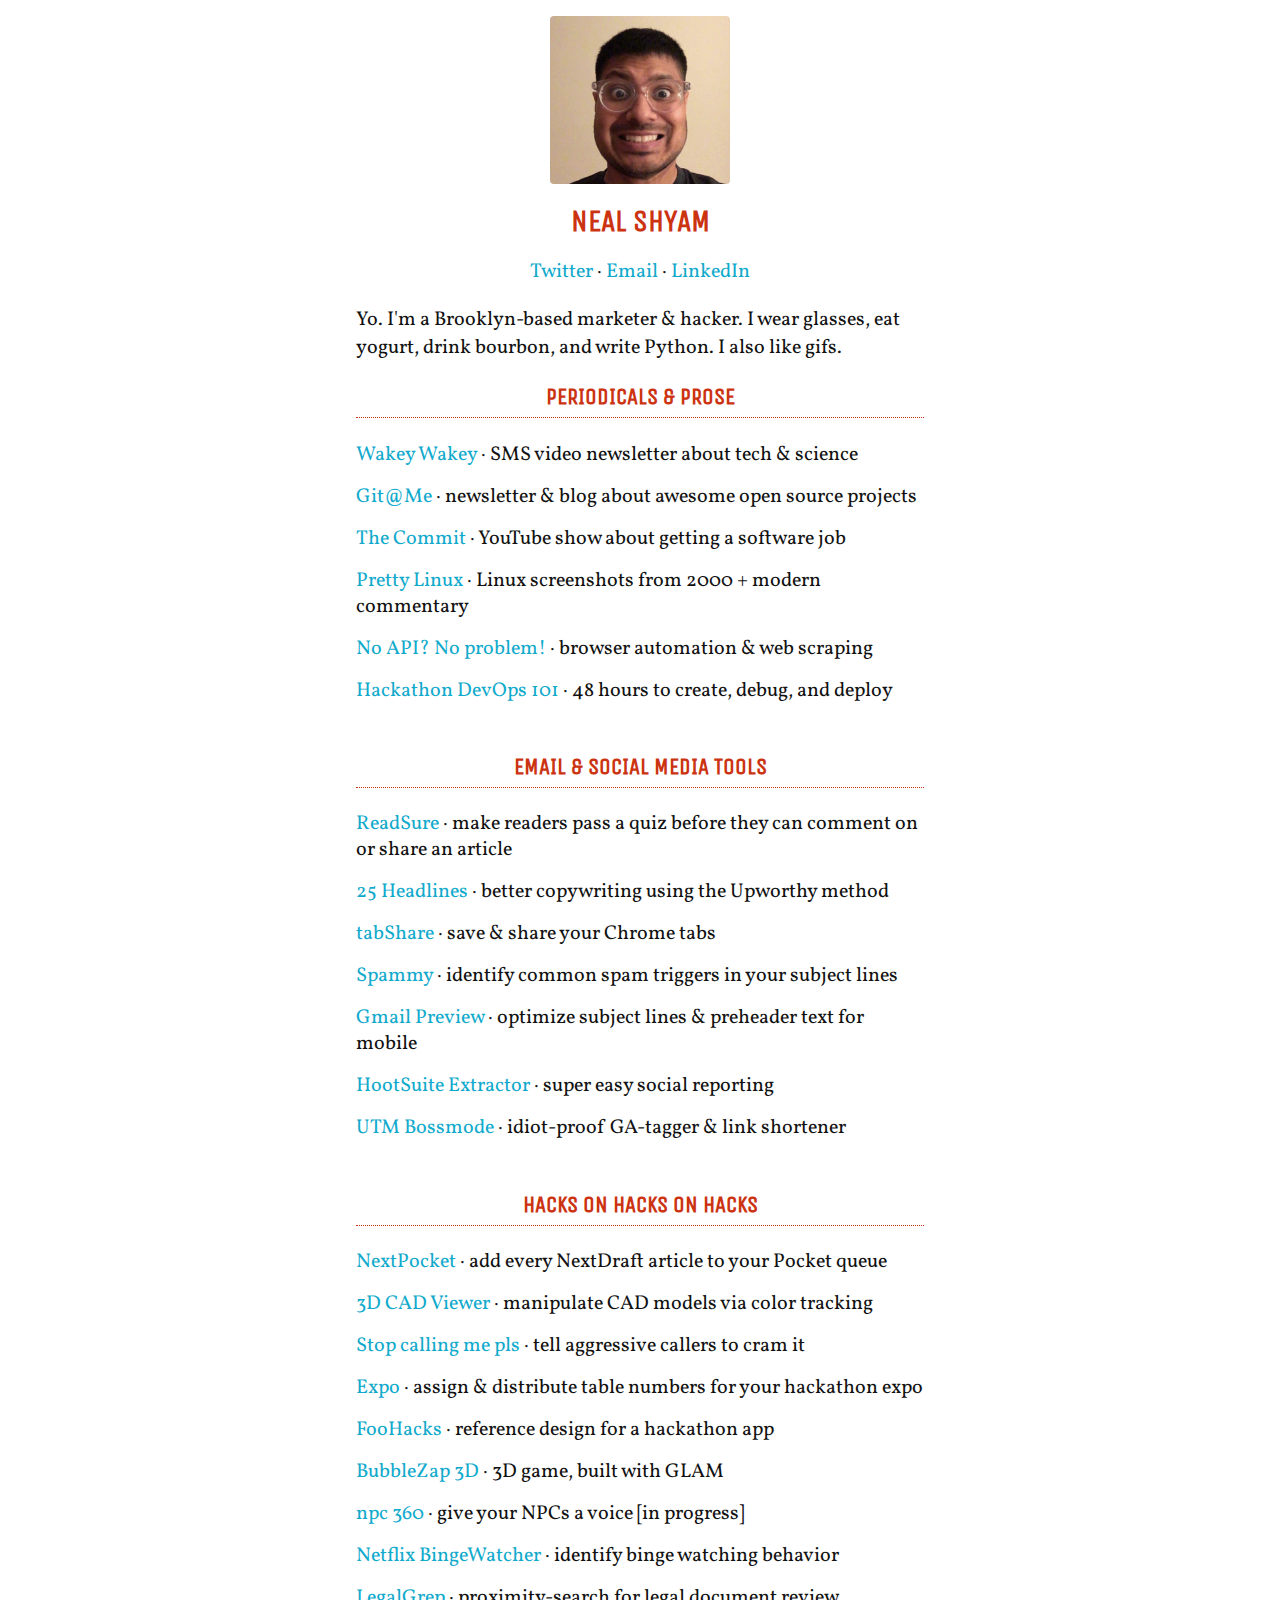
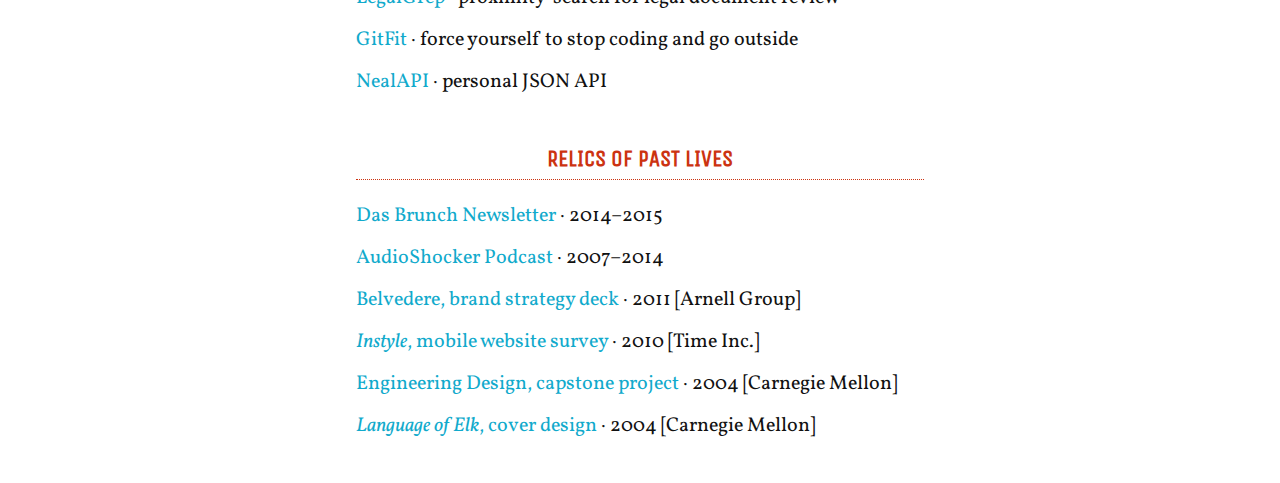
==== commit e966bb69: "derp" ====
--- a/index.html
+++ b/index.html
@@ -82,7 +82,8 @@
   <div class="section">
   	<h3 class="headline">email &amp; social media tools</h3>
    	<ul>
-     <li class="solo"><span class="title"><a href="https://github.com/nealrs/readsure">ReadSure</a></span>Make readers pass a quiz before they can comment on or share an article</li>
+     <li class="solo"><span class="title"><a href="https://github.com/nealrs/readsure">ReadSure</a></span>make 
+readers pass a quiz before they can comment on or share an article</li>
      <li class="solo"><span class="title"><a href="http://nealrs.github.io/25Headlines/">25 Headlines</a></span>better copywriting using the Upworthy method</li>
      <li class="solo"><span class="title"><a href="http://tabshare.me">tabShare</a></span>save &amp; share your Chrome tabs</li>
   	 <li class="solo"><span class="title"><a href="http://nealrs.github.io/spammy/">Spammy</a></span>identify common spam triggers in your subject lines</li>
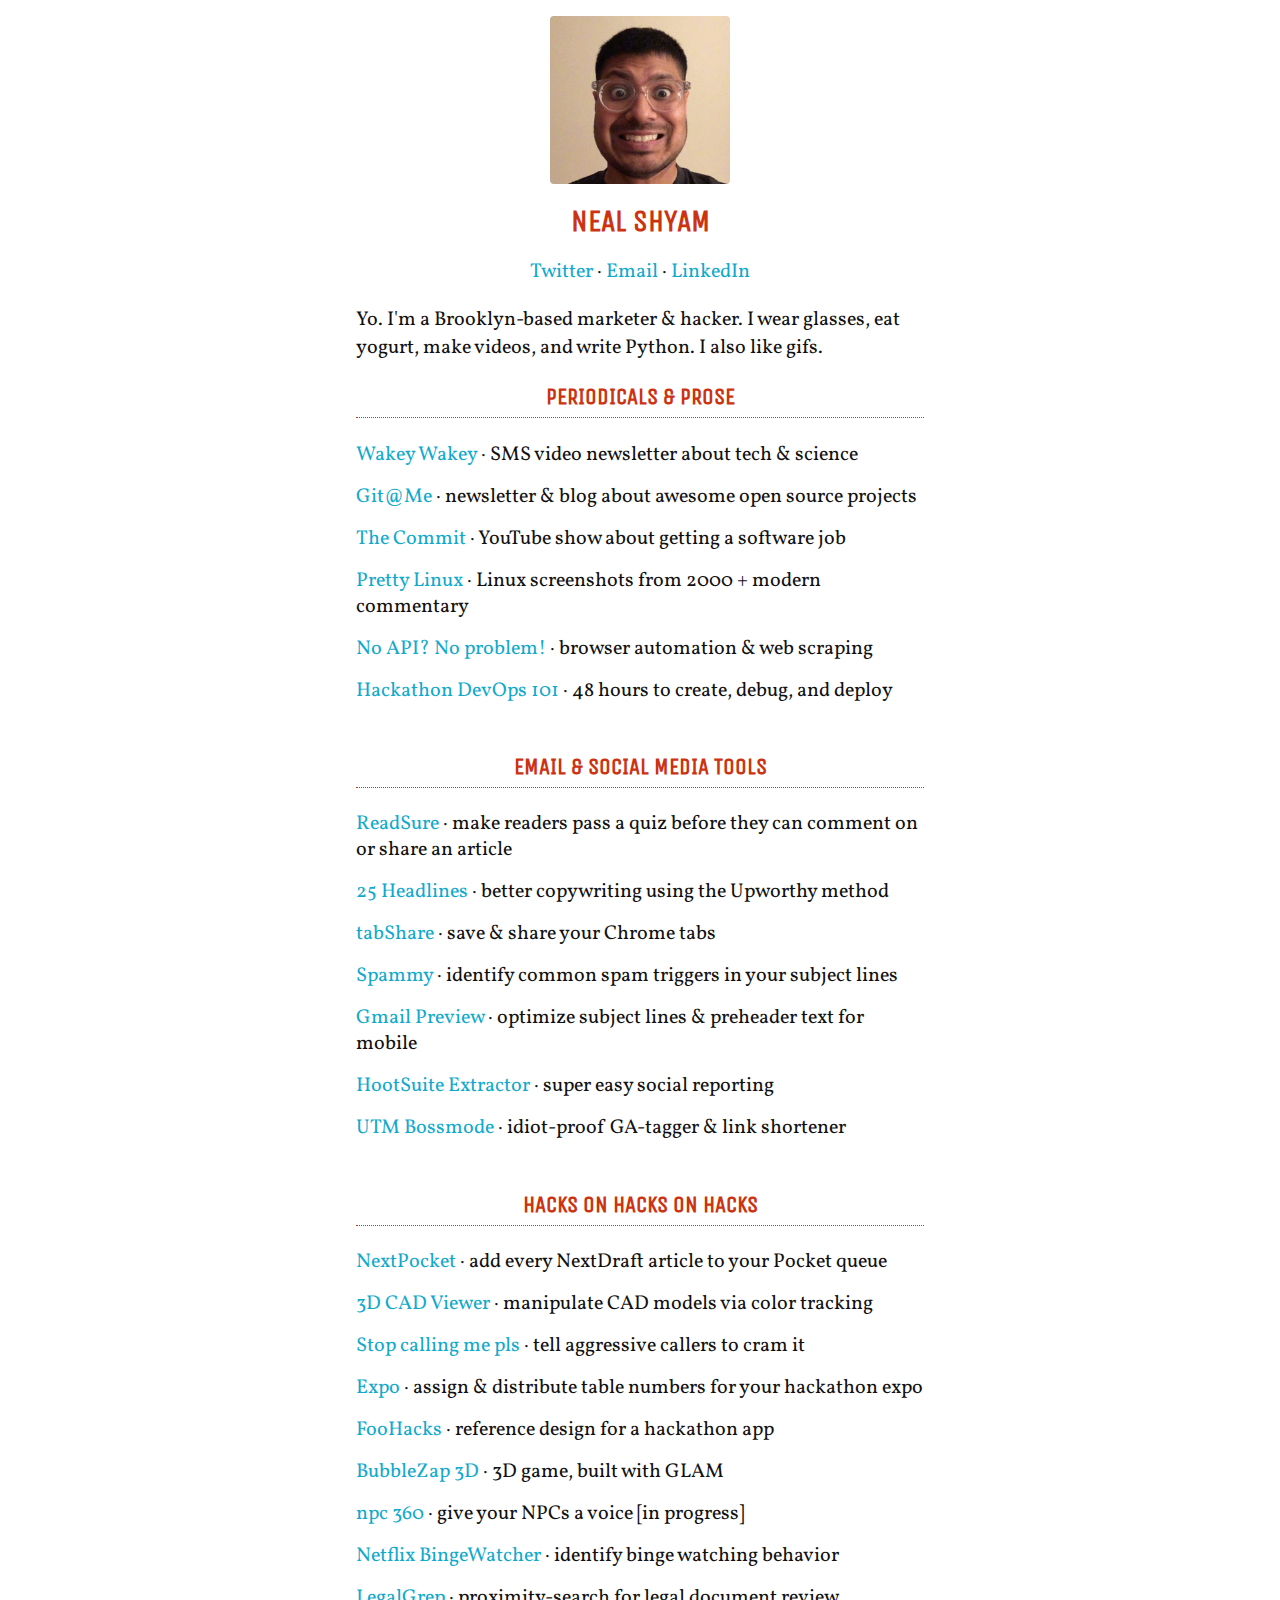
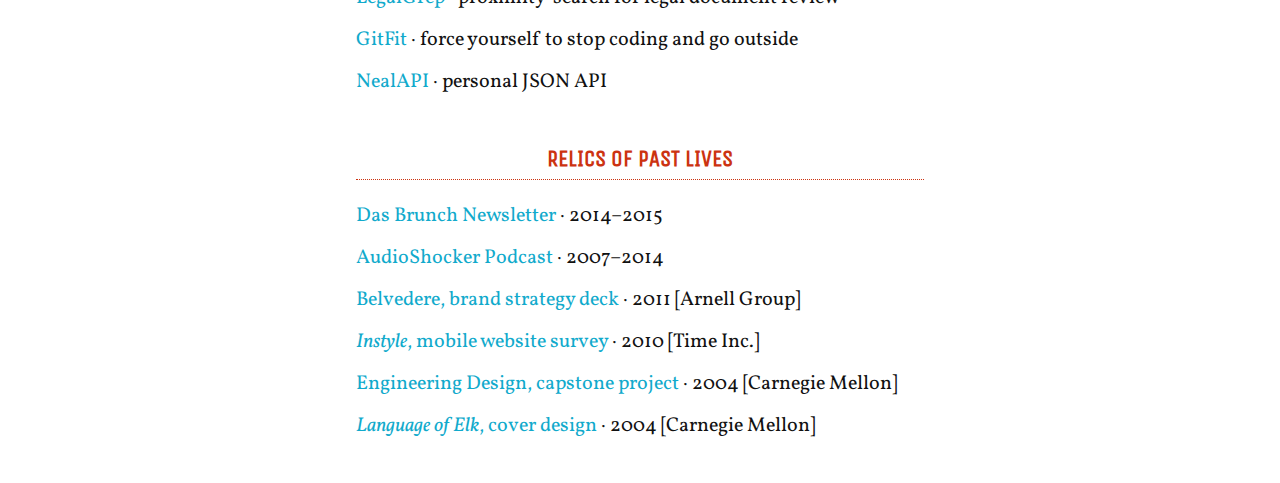
==== commit db032790: "derp" ====
--- a/index.html
+++ b/index.html
@@ -53,7 +53,7 @@
 
     <p>
      <a href="http://twitter.com/nealrs" target="_blank">Twitter</a> &middot;
-     <a href="mailto:me@nealshyam.com" target="_blank">Email</a> &middot;
+     <a href="mailto:nealrs@gmail.com" target="_blank">Email</a> &middot;
      <a href="http://linkedin.com/in/nealrs" target="_blank">LinkedIn</a>
      <!--<a href="http://devpost.com/nealrs" target="_blank">Devpost</a> &middot;
      <a href="http://medium.com/@nealrs" target="_blank">Medium</a>-->
@@ -63,7 +63,8 @@
 
   </div>
 
- 	<p>Yo. I'm a Brooklyn-based marketer &amp; hacker. I wear glasses, eat yogurt, drink bourbon, and write Python. I also like gifs.</p>
+ 	<p>Yo. I'm a Brooklyn-based marketer &amp; hacker. I wear glasses, eat yogurt, make videos, and write Python. 
+I also like gifs.</p>
 
 
   <div class="section">
